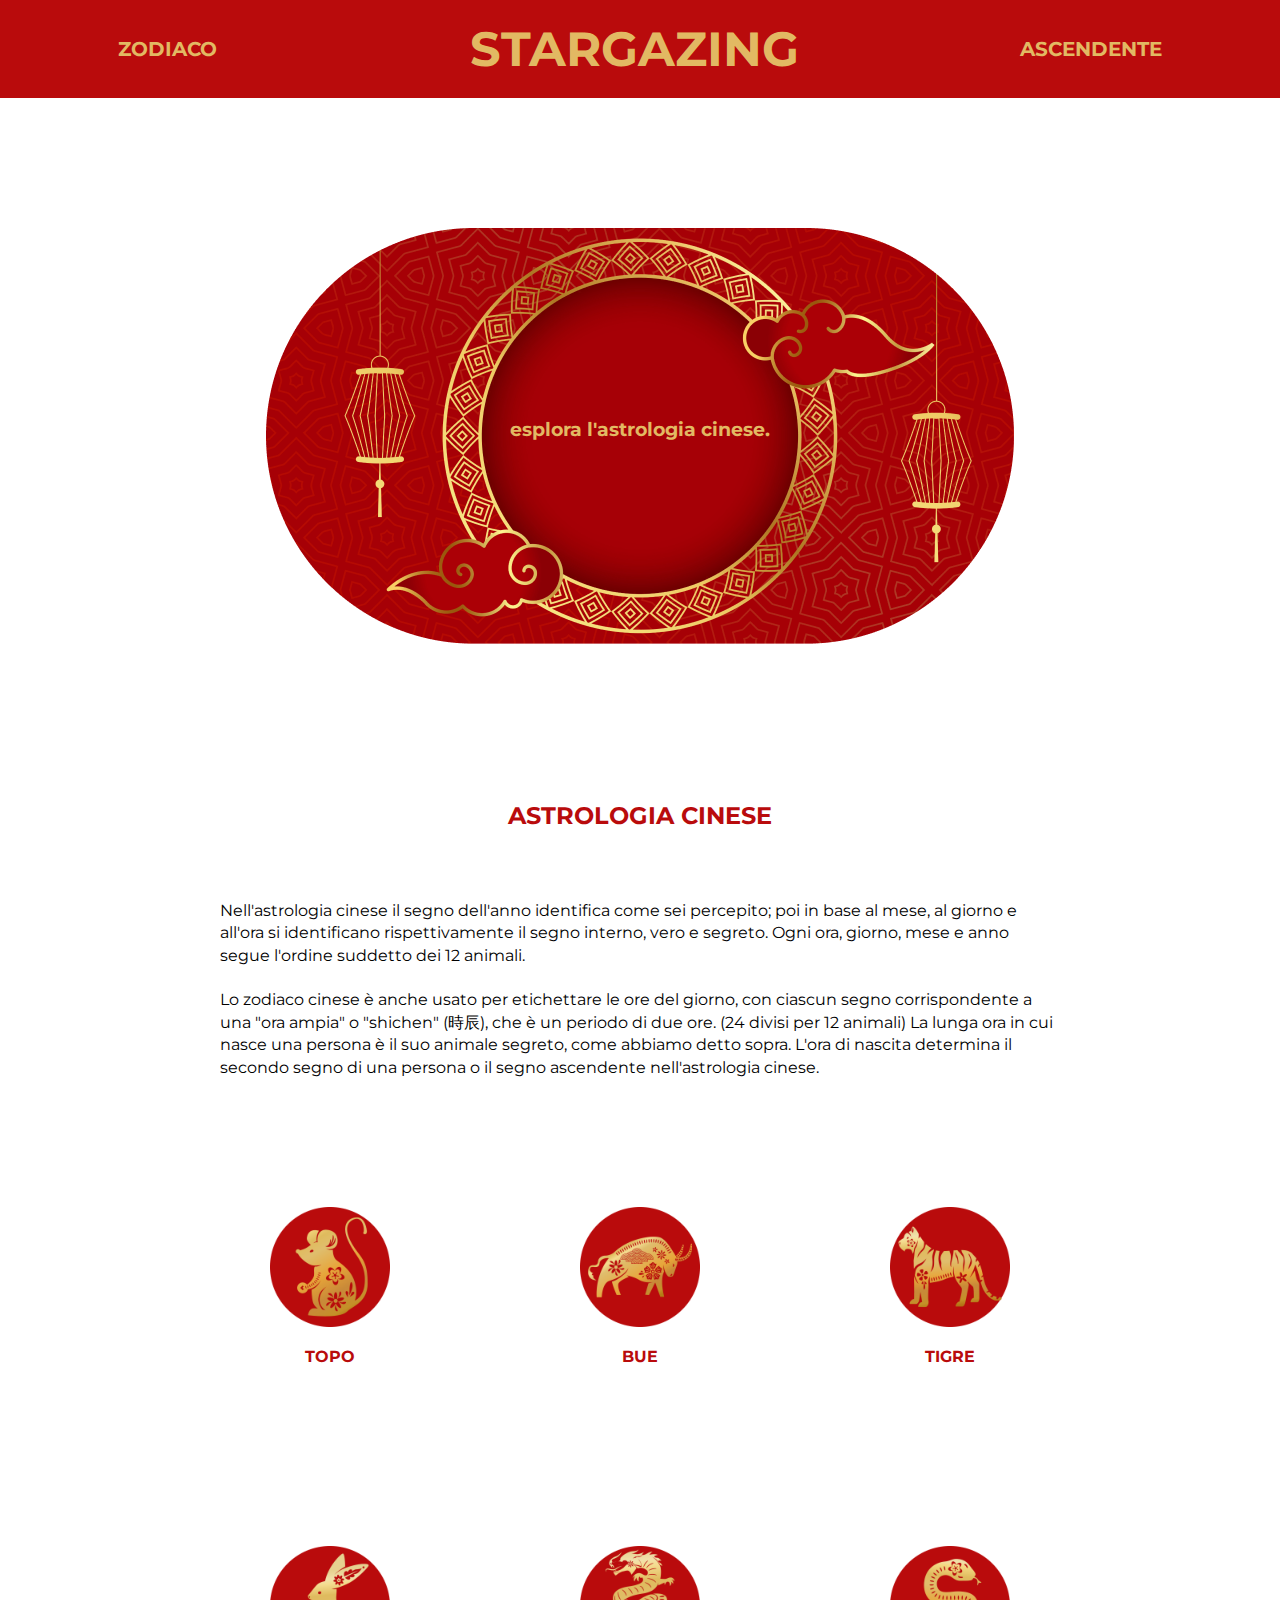
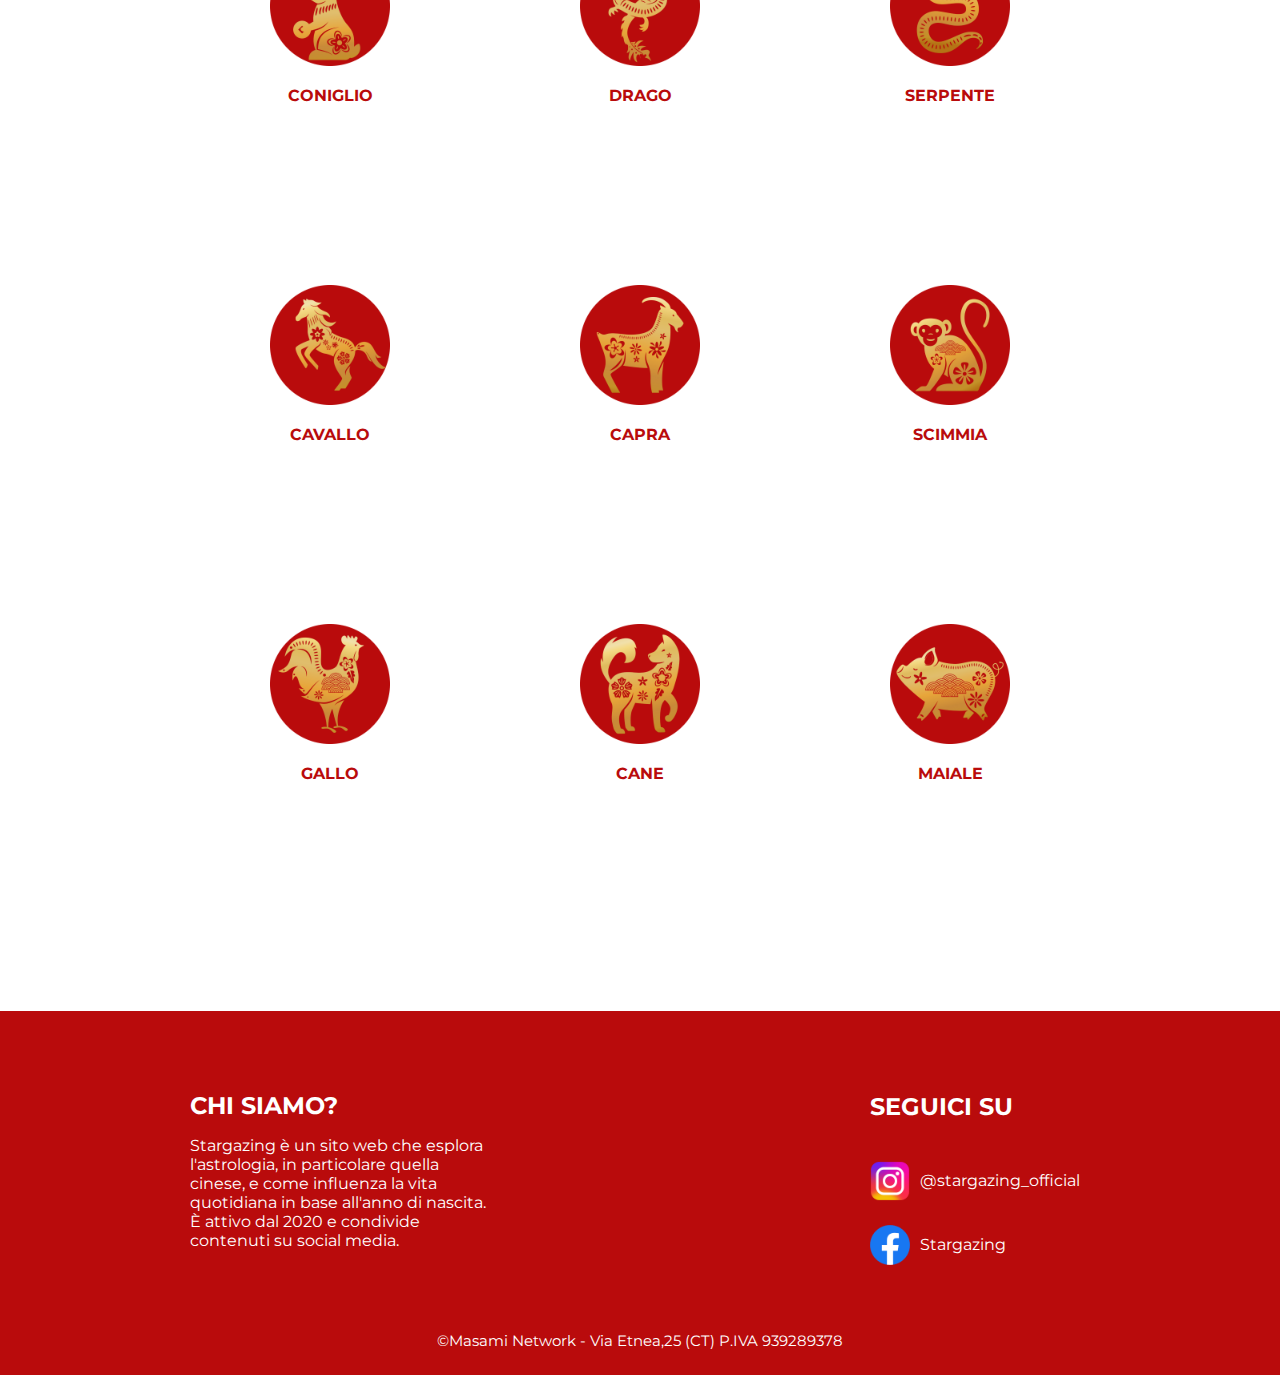
==== index.html @ f46445a9 "add HTML, CSS, IMG" ====
<!DOCTYPE html>
<html>
<head>
    <meta charset="UTF-8">
    <meta http-equiv="X-UA-Compatible" content="IE=edge">
    <meta name="viewport" content="width=device-width, initial-scale=1.0">
    <title>STARGAZING</title>
    <link rel="stylesheet" href="stile1.css">
    <link rel="preconnect" href="https://fonts.googleapis.com">
<link rel="preconnect" href="https://fonts.gstatic.com" crossorigin>
<link href="https://fonts.googleapis.com/css2?family=Montserrat&display=swap" rel="stylesheet">
</head>
<body>
  <header class="header">
    <div class="zodiaco">
      <p><a href="storia.html">ZODIACO</a></p>
    </div>
    <div class="home">
    <h1><a href="index.html">STARGAZING</a></h1>
  </div>
  <div class="ascendente">
    <p><a href="ascendentee.html">ASCENDENTE</a></p>
  </div>
  <input class="checkbox" type="checkbox" name="" id="" />
  <div class="hamburger-lines">
    <span class="line line1"></span>
    <span class="line line2"></span>
    <span class="line line3"></span>
  </div>
<nav>
  <ul id="menu">
    <li><a href="storia.html">ZODIACO</a></li>
    <li><a href="ascendentee.html" id="link">ASCENDENTE</a></li>
    <li><a href="topo.html">TOPO</a></li>
    <li><a href="bue.html">BUE</a></li>
    <li><a href="tigre.html">TIGRE</a></li>
    <li><a href="coniglio.html">CONIGLIO</a></li>
    <li><a href="drago.html">DRAGO</a></li>
    <li><a href="serpente.html">SERPENTE</a></li>
    <li><a href="cavallo.html">CAVALLO</a></li>
    <li><a href="capra.html">CAPRA</a></li>
    <li><a href="scimmia.html">SCIMMIA</a></li>
    <li><a href="gallo.html">GALLO</a></li>
    <li><a href="cane.html">CANE</a></li>
    <li><a href="maiale.html">MAIALE</a></li>
</ul>
</nav>
</header>
   <main>
      <div class="imgastro">
      <img src="immagini/hero.png" alt="">
      <div>
      <h3>esplora l'astrologia cinese.</h3>
    </div>
  </div>
    <section class="testo">
      <div>
        <h2>ASTROLOGIA CINESE</h2>
      </div>
      <div>
      <p>Nell'astrologia cinese il segno dell'anno identifica come sei percepito; poi in base al mese, al giorno e all'ora si identificano rispettivamente il segno interno, vero e segreto. Ogni ora, giorno, mese e anno segue l'ordine suddetto dei 12 animali.</p>
      <div>
      <p>Lo zodiaco cinese è anche usato per etichettare le ore del giorno, con ciascun segno corrispondente a una "ora ampia" o "shichen" (時辰), che è un periodo di due ore. (24 divisi per 12 animali) La lunga ora in cui nasce una persona è il suo animale segreto, come abbiamo detto sopra. L'ora di nascita determina il secondo segno di una persona o il segno ascendente nell'astrologia cinese.</p>
      </div>
    </div>
    </section>
    <section class="card">
      <div>
          <a href="topo.html"><img src="immagini/topo.png"></a>
          <p>TOPO</p>
        </div>
        <div>
          <a href="bue.html"><img src="immagini/bue.png"></a>
          <p>BUE</p>
        </div>
        <div>
          <a href="tigre.html"><img src="immagini/tigre.png"></a>
          <p>TIGRE</p>
        </div>
        <div>
          <a href="coniglio.html"><img src="immagini/coniglio.png"></a>
          <p>CONIGLIO</p>
        </div>
        <div>
          <a href="drago.html"><img src="immagini/drago.png"></a>
          <p>DRAGO</p>
        </div>
        <div>
          <a href="serpente.html"><img src="immagini/serpente.png"></a>
          <p>SERPENTE</p>
        </div>
        <div>
          <a href="cavallo.html"><img src="immagini/cavallo.png"></a>
          <p>CAVALLO</p>
        </div>
        <div>
          <a href="capra.html"><img src="immagini/capra.png"></a>
          <p>CAPRA</p>
        </div>
        <div>
          <a href="scimmia.html"><img src="immagini/scimmia.png"></a>
          <p>SCIMMIA</p>
        </div>
        <div>
          <a href="gallo.html"><img src="immagini/gallo.png"></a>
          <p>GALLO</p>
        </div>
        <div>
          <a href="cane.html"><img src="immagini/cane.png"></a>
          <p>CANE</p>
        </div>
        <div>
          <a href="maiale.html"><img src="immagini/maiale.png"></a>
          <p>MAIALE</p>
        </div>
  </section>
</main>

<footer class="footer">
<div class="contatti">

  <div class="chisiamo">
  <h2>CHI SIAMO?</h2>
  <p>Stargazing è un sito web che esplora
  l'astrologia, in particolare quella cinese,
  e come influenza la vita quotidiana in
  base all'anno di nascita. È attivo dal 
  2020 e condivide contenuti su social media.</p>
  </div>

  <div class="seguici">
  <h2>SEGUICI SU</h2>
  <div class="insta">
   <img src="immagini/instagram.png" width="40">
   <a href="https://www.instagram.com"><p>@stargazing_official<p></a>
 </div>
 <div class="face">
  <img src="immagini/facebook.png" width="40">
<a href="https://it-it.facebook.com/facebook/"><p>Stargazing</p></a>
 </div>
</div>
</div>
<div class="copy">
  <p>©Masami Network - Via Etnea,25 (CT) P.IVA 939289378</p>
  </div>
</footer>
</body>
</html>
---- stile1.css ----
body{
    font-family: 'Montserrat', sans-serif;
    background-color: white;
    margin: 0;

    
}

section {
    margin: 130px 0;
}
img {
    max-width: 100%;
}
.header{
    text-align: center;
    margin: auto;
    max-width: 100%;
    background-color: #B90B0C;
    display: flex;
    justify-content: space-between;
    
}
.home{
    margin: auto;
    text-align: center;
    background-color:#B90B0C;
}
.home h1{
    margin: auto;
    font-size: 48px;
    max-width: 100%;
    padding-bottom: 20px;
}
.home a{
    text-align: center;
    margin: auto;
    padding-left: 5%;
}
.zodiaco{
    font-size: 20px;
    margin: auto;
    font-weight: bold;
    max-width: 100%;

}
.ascendente{
    font-size: 20px;
    margin: auto;
    max-width: 100%;
    font-weight: bold;

}
header a{
    text-decoration: none;
    color: #E2B963;
}
a:hover{
    color: white;
}
nav {
    margin:0;
    padding: 0;
    display: flex;
    list-style: none;
    gap: 20px;

    
  }
  
  nav ul {
    list-style: none;
    padding: 0;
    margin: 0;
    display: flex;
    position: absolute;
    gap: 20px;
    text-align: center;
  }
  
  nav ul li {
    
    text-align: center;
    position: absolute;
    top: -200px;
  }
  
  nav ul a {
    
    padding-top: 20px;
    color: #E2B963;
    text-decoration: none;
    font-weight: bold;
    text-align: center;
    padding-left:  100px;
    
  }
  
  .hamburger-lines {
    display: block;
    height: 26px;
    width: 32px;
    position: absolute;
    top: 18px;
    right: 20px;
    z-index: 3;
    display: flex;
    flex-direction: column;
    justify-content: space-between;
    opacity: 0;
  }
  
  .hamburger-lines .line {
    display: block;
    height: 4px;
    width: 100%;
    border-radius: 10px;
    background: #fff;
    z-index: 3;
  }
  
  .hamburger-lines .line1 {
    transform-origin: 0% 0%;
    transition: transform 0.4s ease-in-out;
  }
  .hamburger-lines .line2 {
    transition: transform 0.2s ease-in-out;
  }
  
  .hamburger-lines .line3 {
    transform-origin: 0% 100%;
    transition: transform 0.4s ease-in-out;
  }
  
  input[type="checkbox"]:checked ~ .hamburger-lines .line1 {
    transform: rotate(45deg);
  }
  
  input[type="checkbox"]:checked ~ .hamburger-lines .line2 {
    transform: scaleY(0);
  }
  
  input[type="checkbox"]:checked ~ .hamburger-lines .line3 {
    transform: rotate(-45deg);
  }
  
  .checkbox {
    position: absolute;
    display: none;
    height: 32px;
    width: 32px;
    top: 16px;
    right: 16px;
    z-index: 5;
    opacity: 0;
    cursor: pointer;
  }
  .imgastro{
    text-align: center;
    margin: auto;
    padding-top: 130px;
  }
  .imgastro h3{
    text-align: center;
    color: #E2B963;
    margin: auto;
    text-align: center;
    position: relative;
    top: -230px;
    left: 0px;
  }

header h1{
    font-size: 36px;
    color: #E2B963;
    text-align: center;
    margin:0;
    padding-top: 20px;
    
}
.testo {
    padding-top: 110px;
    max-width: 840px;
    margin: auto;


}
.testo h2{
    color: #B90B0C;
    text-align: center;
    padding-bottom: 50px;
}

.testo p {
    max-width: 100%;
    line-height: 1.4;
    margin:auto;
    margin-bottom: 1.4rem;
    padding: 0px;
}
.card {
    display: grid;
    gap:130px;
    row-gap: 180px;
    grid-template-columns: repeat(3, 1fr);
    text-align: center;
    max-width: 800px;
    margin:128px auto;
    padding-bottom: 100px;
}

.card p {
    margin: 16px 0 0 0;
    font-weight: bold;
    color: #B90B0C;
}

.card img {
    max-width: 120px;
    margin: auto;
}
.footer {
    background-color: #B90B0C;
    padding-top: 80px;
    padding-bottom: 10px;
    max-width: 100%;
    margin: auto;
}

.contatti {
    max-width: 100%;
    margin: auto;
    display: flex;   
}
.chisiamo{
    margin: auto;
}
.chisiamo h2{
    color: white;
    margin: auto;
}
.chisiamo p{
    color: white;
    width: 300px;
}

.seguici {
    color: white; 
    margin: auto;
}

.seguici h2 {
    margin: auto;
    
}

.insta {
    display: inline-flex;
    padding-top: 40px;
    margin: auto; 
}
.insta a{
    color: white;
    padding: 0px;
}

.face {
   display: flex;
   padding-top: 20px;
   margin: auto;
}
.face a {
   color: white;
 }

.seguici p {
    padding-left: 10px;
    padding-top: 10px;
    margin: auto;
    
}
.seguici a{
    text-decoration: none;
}

.copy {
    margin: auto;
    text-align: center;
    
}
.copy p{
    color: white;
    font-size: 15px;
    text-align: center;
    padding-top: 50px;
    
    
}
@media only screen and (max-width: 430px) {
    body{
        margin: auto;
    }
    header{
        margin: auto;
        max-width: 100%;   
    }
    .home h1{
        text-align: center;
        background-color: #B90B0C;
        margin: auto;
        font-size: 30px;
        max-width: 100%;
        padding-right: 25px;
    }
    .zodiaco{
        font-size: 0px;
        margin:  auto;
        font-weight: bold;
        padding-top: 100px;
        text-align: center;
        max-width: 100%;
        padding-top: 5px;
    }
    .ascendente{
        font-size: 0px;
        text-align: center;
        margin: auto;
        max-width: 100%;
        font-weight: bold;
        padding-top: 5px;
        margin-left: 7%;
    }

    .imgastro{
        width: 350px;
        text-align: center;
        margin: auto;
        padding-top: 100px;
      }
      .imgastro h3{
        font-size: 11px;
        text-align: center;
        color: #E2B963;
        margin: auto;
        text-align: center;
        position: relative;
        top: -110px;
        left: 0px;
      }
    .testo {
        padding-top: 60px;
        max-width: 340px;
        margin: auto;
    
    }
    .testo h2{
        font-size: 18px;
        color: #B90B0C;
        text-align: center;
        padding-bottom: 40px;
    }
    
    .testo p {
        width: 400px;
        line-height: 1.4;
        margin-bottom: 1.4rem;
        font-size: 14px;
    }
    .card {

        display: grid;
        gap:10px;
        row-gap: 70px;
        grid-template-columns: repeat(3, 1fr);
        text-align: center;
        max-width: 800px;
        margin:100px auto;
        margin-bottom: 0;
    }
    
    .card p {
        font-size: 11px;
        margin: 16px 0 0 0;
        font-weight: bold;
        color: #B90B0C;
    }
    
    .card img {
        max-width: 60px;
    }
    .footer {
        background-color: #B90B0C;
        padding-top: 30px;
        padding-bottom: 10px;
        max-width: 100%;
        margin: auto;
    }
    
    .contatti {
        max-width: 100%;
        margin: auto;
        display: flex;
        flex-direction: column;
        row-gap: 50px;   
    }
    .chisiamo{
        margin: auto;
    }
    .chisiamo h2{
        font-size: 18px;
        color: white;
        margin: auto;
        text-align: center;
    }
    .chisiamo p{
        color: white;
        width: 300px;
        font-size: 14px;
    }
    
    .seguici {
        color: white; 
        margin: auto;

    }
    
    .seguici h2 {
        margin: auto;
        font-size: 18px;
        text-align: center;
        
    }
    
    .insta {
        display: inline-flex;
        padding-top: 20px;
        margin: auto; 
        width: 30px;
    }
    .insta a{
        color: white;
        padding: 0px;
        font-size: 14px;
    }
    
    .face {
       display: flex;
       padding-top: 20px;
       margin: auto;
       width: 30px;
       padding-right: 170px;
    }
    .face a {
       color: white;
       font-size: 14px;
     }
    
    .seguici p {
        padding-top: 10px;
        margin: auto;
        
    }
    .seguici a{
        text-decoration: none;
    }
    
    .copy {
        margin: auto;
        text-align: center;
        
    }
    .copy p{
        color: white;
        font-size: 13px;
        text-align: center;
        padding-top: 50px;
        margin: auto;
        
    }
    .checkbox {
        display: block;
        
        
      }
        nav {
            margin:0;
            padding: 0;
            display: flex;
            list-style: none;
            gap: 20px;
            background-color: #B90B0C;
            text-align: center;

            
          }

      nav ul {
        gap: 30px;
        display: flex;
        flex-direction: column;
        position: absolute;
        left: 0px;
        margin: 0;
        opacity: 0;
        background-color: #B90B0C;
        width: 100%;
        height: 850px;
        font-weight: bold;
        justify-content: center;
        z-index: 4;
        top: 60px;
        
       
      }
      ul li{
        text-align: center;
      }
      nav li{
        font-weight: bold;
        color: #E2B963;
        background-color: #B90B0C;
        display: flex;
        position: absolute;
        right: 50px;
        top: 100px;
        text-align: center;
        justify-content: center;
        font-weight: bold;
        
        
        
      }
      nav ul li{
        text-align: center;
        font-weight: bold;
        position: absolute;
        position: relative;
        right: 60px;
        top: -50px;
      }
      .menu{
        background-color: #E2B963;
        
      }
    
      input[type="checkbox"]:checked ~ nav ul {
        opacity: 100;
        
      }
    
      .hamburger-lines {
        opacity: 100;
        color: #E2B963;
        padding-top: 10px;
      }
    
      ul li {
        display: block;
        background-color: #B90B0C;
      }
    
       .submenu {
        width: 10%;
        display: block;
        position: relative;
        padding: 10px 0;
        margin: 30;
        
       }
       .hamburger-lines .line {

        display: block;
        height: 4px;
        width: 100%;
        border-radius: 10px;
        background: #E2B963 ;
        z-index: 3;
        
      }
}
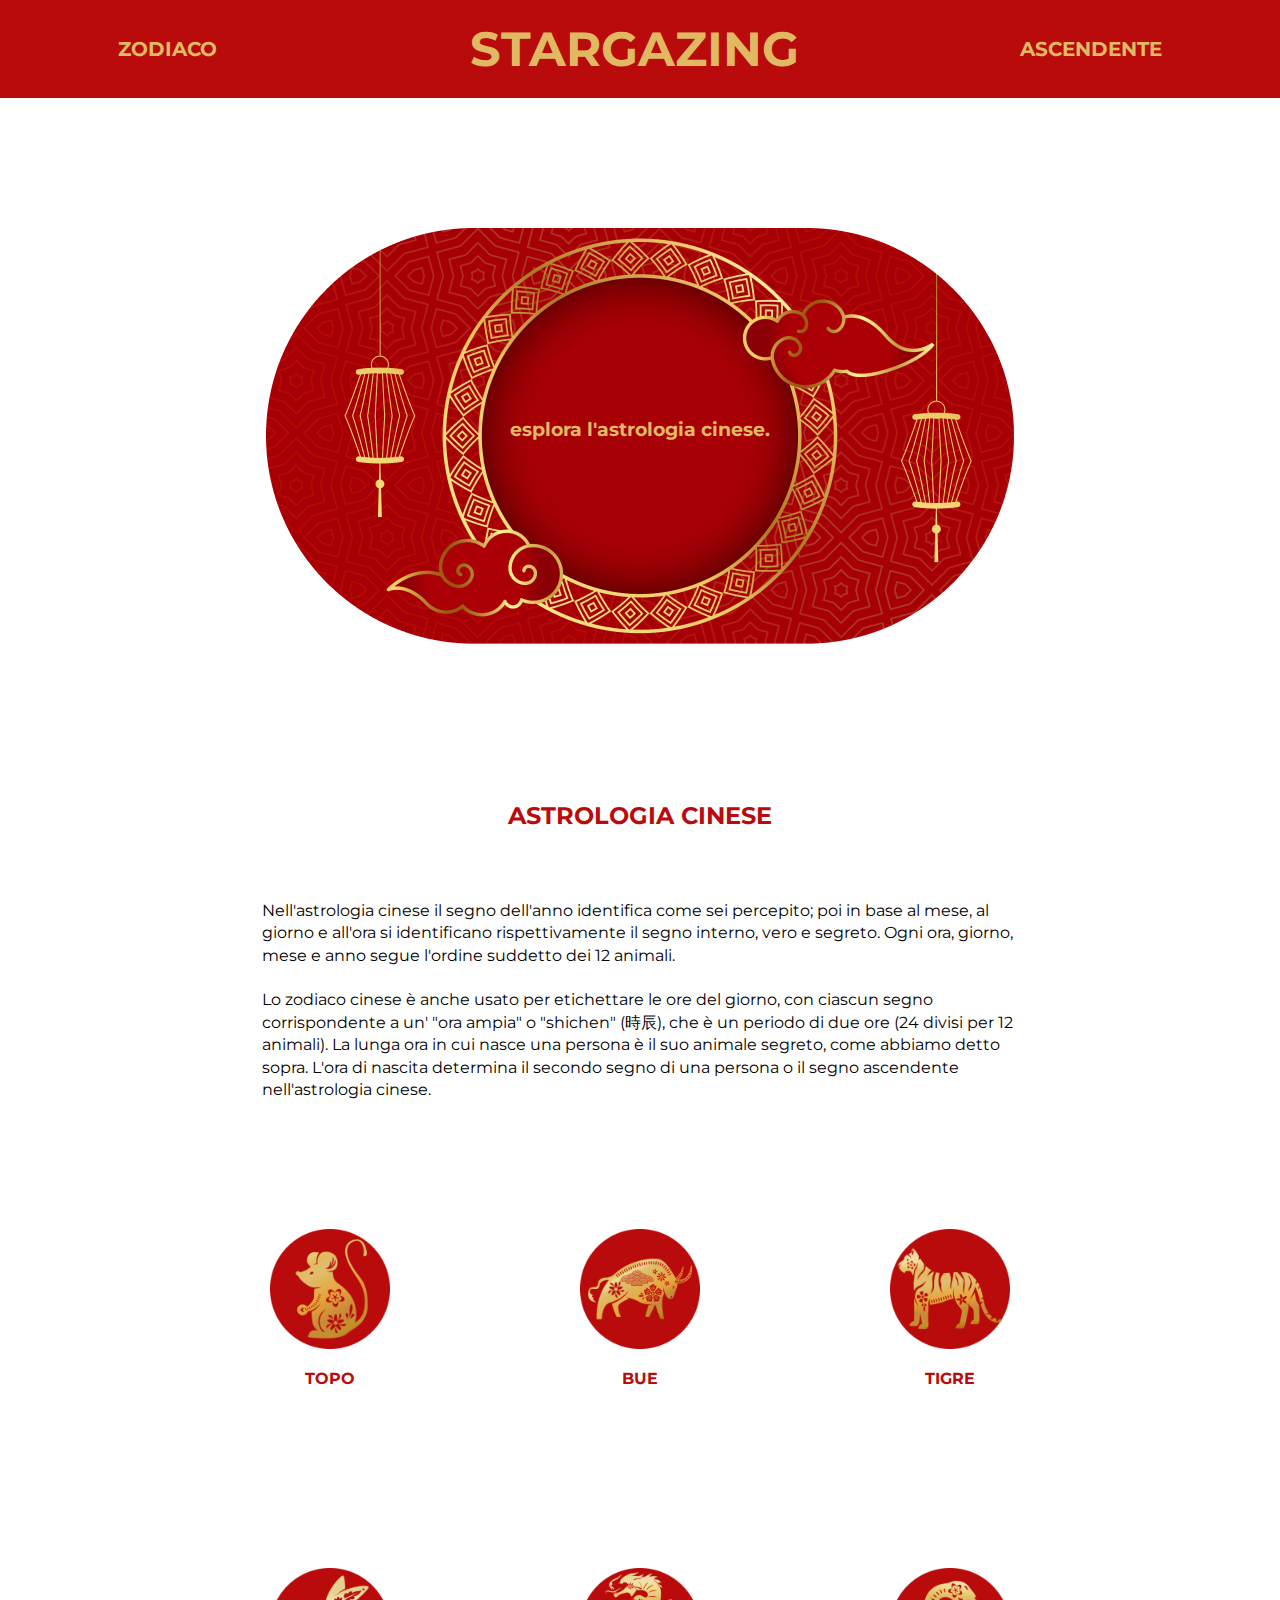
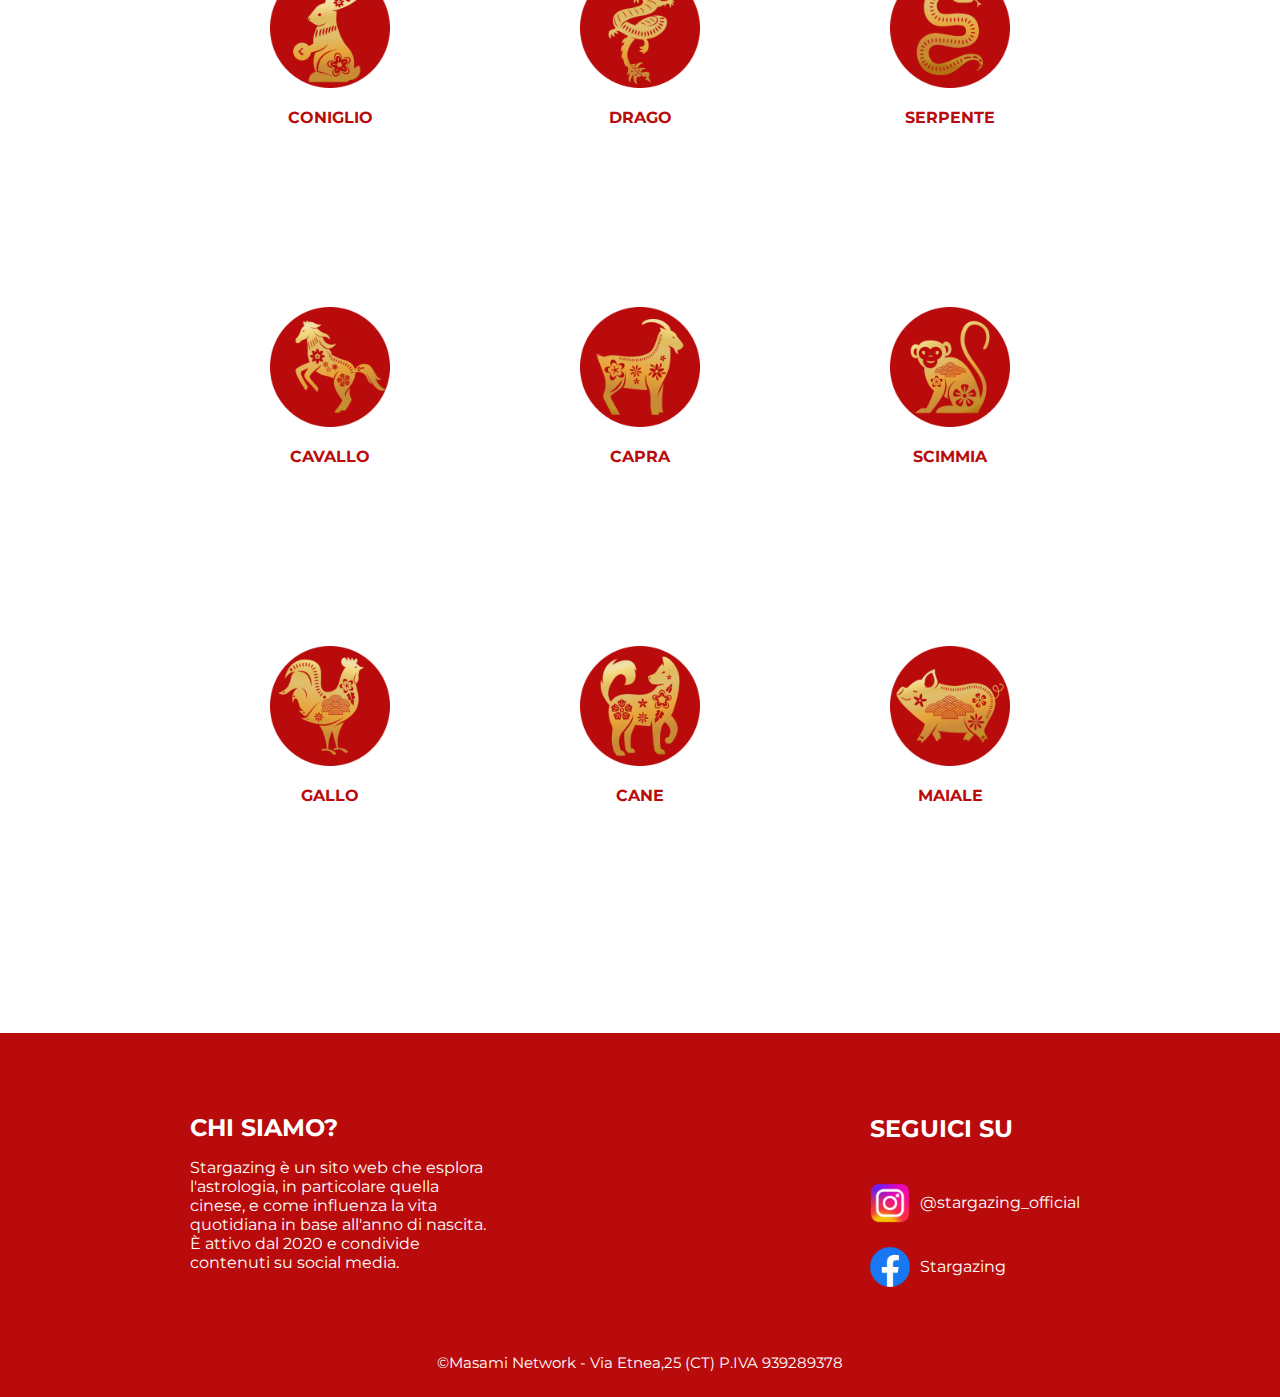
==== commit faf8e1d1: "add HTML, CSS, IMG" ====
--- a/index.html
+++ b/index.html
@@ -60,7 +60,7 @@
       <div>
       <p>Nell'astrologia cinese il segno dell'anno identifica come sei percepito; poi in base al mese, al giorno e all'ora si identificano rispettivamente il segno interno, vero e segreto. Ogni ora, giorno, mese e anno segue l'ordine suddetto dei 12 animali.</p>
       <div>
-      <p>Lo zodiaco cinese è anche usato per etichettare le ore del giorno, con ciascun segno corrispondente a una "ora ampia" o "shichen" (時辰), che è un periodo di due ore. (24 divisi per 12 animali) La lunga ora in cui nasce una persona è il suo animale segreto, come abbiamo detto sopra. L'ora di nascita determina il secondo segno di una persona o il segno ascendente nell'astrologia cinese.</p>
+      <p>Lo zodiaco cinese è anche usato per etichettare le ore del giorno, con ciascun segno corrispondente a un' "ora ampia" o "shichen" (時辰), che è un periodo di due ore (24 divisi per 12 animali). La lunga ora in cui nasce una persona è il suo animale segreto, come abbiamo detto sopra. L'ora di nascita determina il secondo segno di una persona o il segno ascendente nell'astrologia cinese.</p>
       </div>
     </div>
     </section>
--- a/stile1.css
+++ b/stile1.css
@@ -192,7 +192,7 @@
 }
 
 .testo p {
-    max-width: 100%;
+    max-width: 90%;
     line-height: 1.4;
     margin:auto;
     margin-bottom: 1.4rem;
@@ -296,7 +296,7 @@
     
     
 }
-@media only screen and (max-width: 430px) {
+@media only screen and (max-width: 600px) {
     body{
         margin: auto;
     }
@@ -361,7 +361,7 @@
     }
     
     .testo p {
-        width: 400px;
+        max-width: 90%;
         line-height: 1.4;
         margin-bottom: 1.4rem;
         font-size: 14px;
